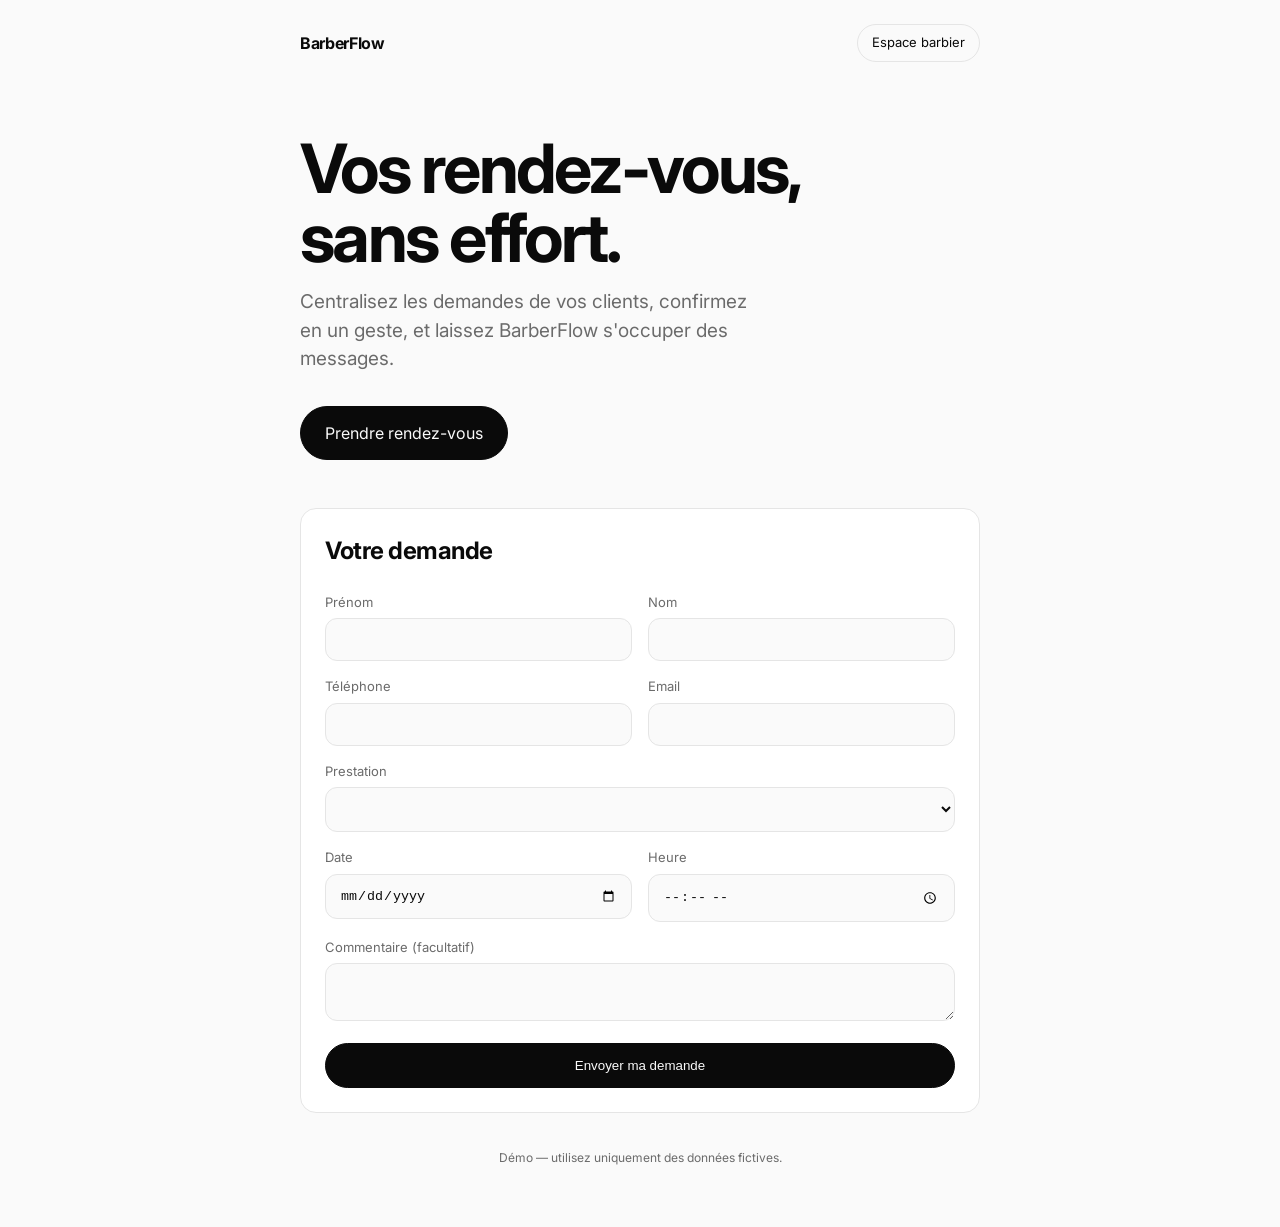
==== static/index.html @ 35054986 "BarberFlow MVP" ====
<!doctype html><html lang="fr"><head><meta charset="utf-8"><meta name="viewport" content="width=device-width,initial-scale=1">
<title>BarberFlow — Vos rendez-vous, sans effort</title><link rel="preconnect" href="https://fonts.googleapis.com">
<link href="https://fonts.googleapis.com/css2?family=Inter:wght@400;600;700&display=swap" rel="stylesheet"><link rel="stylesheet" href="/static/style.css"></head><body>
<div class="wrap"><div class="row"><span class="logo">BarberFlow</span><a class="btn ghost" href="/dashboard">Espace barbier</a></div>
<section class="hero"><h1>Vos rendez-vous,<br>sans effort.</h1><p class="sub">Centralisez les demandes de vos clients, confirmez en un geste, et laissez BarberFlow s'occuper des messages.</p><a class="btn" href="#rdv">Prendre rendez-vous</a></section>
<section id="rdv" class="card"><div id="box"><h2 style="margin:0 0 4px;letter-spacing:-.02em">Votre demande</h2><p id="who" style="color:var(--mut);margin:0 0 24px"></p>
<form id="f" class="grid" novalidate><div><label>Prénom</label><input name="prenom" autocomplete="given-name"></div><div><label>Nom</label><input name="nom" autocomplete="family-name"></div>
<div><label>Téléphone</label><input name="telephone" type="tel" autocomplete="tel"></div><div><label>Email</label><input name="email" type="email" autocomplete="email"></div>
<div class="full"><label>Prestation</label><select name="prestation"></select></div><div><label>Date</label><input name="date" type="date"></div><div><label>Heure</label><input name="heure" type="time" step="900"></div>
<div class="full"><label>Commentaire (facultatif)</label><textarea name="commentaire" rows="2"></textarea></div><div class="full"><button class="btn" style="width:100%">Envoyer ma demande</button></div></form></div></section>
<p style="color:var(--mut);font-size:12px;text-align:center;padding:24px 0">Démo — utilisez uniquement des données fictives.</p></div>
<script>
const b=new URLSearchParams(location.search).get("b")||"atelier-nord",f=document.getElementById("f");
fetch("/api/barbers/"+b).then(r=>r.json()).then(d=>{who.textContent="Chez "+d.name;f.prestation.innerHTML=d.services.map(s=>`<option>${s}</option>`).join("")});
f.date.min=new Date().toISOString().slice(0,10);
f.onsubmit=async e=>{e.preventDefault();const body=Object.fromEntries(new FormData(f));
 const r=await fetch(`/api/barbers/${b}/requests`,{method:"POST",headers:{"Content-Type":"application/json"},body:JSON.stringify(body)});
 f.querySelectorAll(".bad").forEach(x=>x.classList.remove("bad"));
 if(r.ok){box.innerHTML=`<h2 style="margin:0 0 8px">Demande envoyée ✓</h2><p style="color:var(--mut)">Une confirmation a été envoyée à ${body.email.replace(/</g,"&lt;")}. Le barbier reviendra vers vous rapidement.</p>`}
 else{(await r.json()).fields.forEach(n=>f[n]?.classList.add("bad"))}};
</script></body></html>
---- static/style.css ----
:root{--bg:#fafafa;--fg:#0a0a0a;--mut:#6b6b6b;--line:#e5e5e5;--card:#fff;--r:16px}
@media(prefers-color-scheme:dark){:root{--bg:#0a0a0a;--fg:#fafafa;--mut:#9a9a9a;--line:#262626;--card:#131313}}
*{box-sizing:border-box}body{margin:0;background:var(--bg);color:var(--fg);font:16px/1.5 Inter,system-ui,-apple-system,sans-serif;-webkit-font-smoothing:antialiased}
.wrap{max-width:720px;margin:0 auto;padding:24px 20px}.logo{font-weight:700;letter-spacing:-.02em}
.hero{padding:72px 0 48px}h1{font-size:clamp(40px,9vw,68px);line-height:1.02;letter-spacing:-.04em;margin:0 0 16px}
.sub{color:var(--mut);font-size:19px;max-width:460px;margin:0 0 32px}
.btn{display:inline-block;background:var(--fg);color:var(--bg);border:1px solid var(--fg);padding:14px 24px;border-radius:999px;font:600 15px inherit;cursor:pointer;text-decoration:none;transition:transform .15s,opacity .15s}
.btn:hover{opacity:.85}.btn:active{transform:scale(.97)}.btn.ghost{background:transparent;color:var(--fg);border-color:var(--line);padding:8px 14px;font-size:13px}
.card{background:var(--card);border:1px solid var(--line);border-radius:var(--r);padding:24px;animation:in .35s ease both}
@keyframes in{from{opacity:0;transform:translateY(8px)}}
label{display:block;font-size:13px;color:var(--mut);margin:0 0 6px}
input,select,textarea{width:100%;padding:13px 14px;border:1px solid var(--line);border-radius:12px;background:var(--bg);color:var(--fg);font:16px inherit;outline:none;transition:border .15s}
input:focus,select:focus,textarea:focus{border-color:var(--fg)}.bad{border-color:#c0392b!important}
.grid{display:grid;gap:16px;grid-template-columns:1fr 1fr}.grid .full{grid-column:1/-1}@media(max-width:520px){.grid{grid-template-columns:1fr}}
.tag{font-size:12px;font-weight:600;padding:4px 10px;border-radius:999px;border:1px solid var(--line)}
.Nouveau{background:var(--fg);color:var(--bg)}.Confirmé{border-color:var(--fg)}.Terminé,.Annulé{color:var(--mut)}
.row{display:flex;justify-content:space-between;align-items:center;gap:12px;flex-wrap:wrap}
.toast{position:fixed;left:50%;bottom:24px;transform:translateX(-50%);background:var(--fg);color:var(--bg);padding:12px 20px;border-radius:999px;font-size:14px;animation:in .3s}
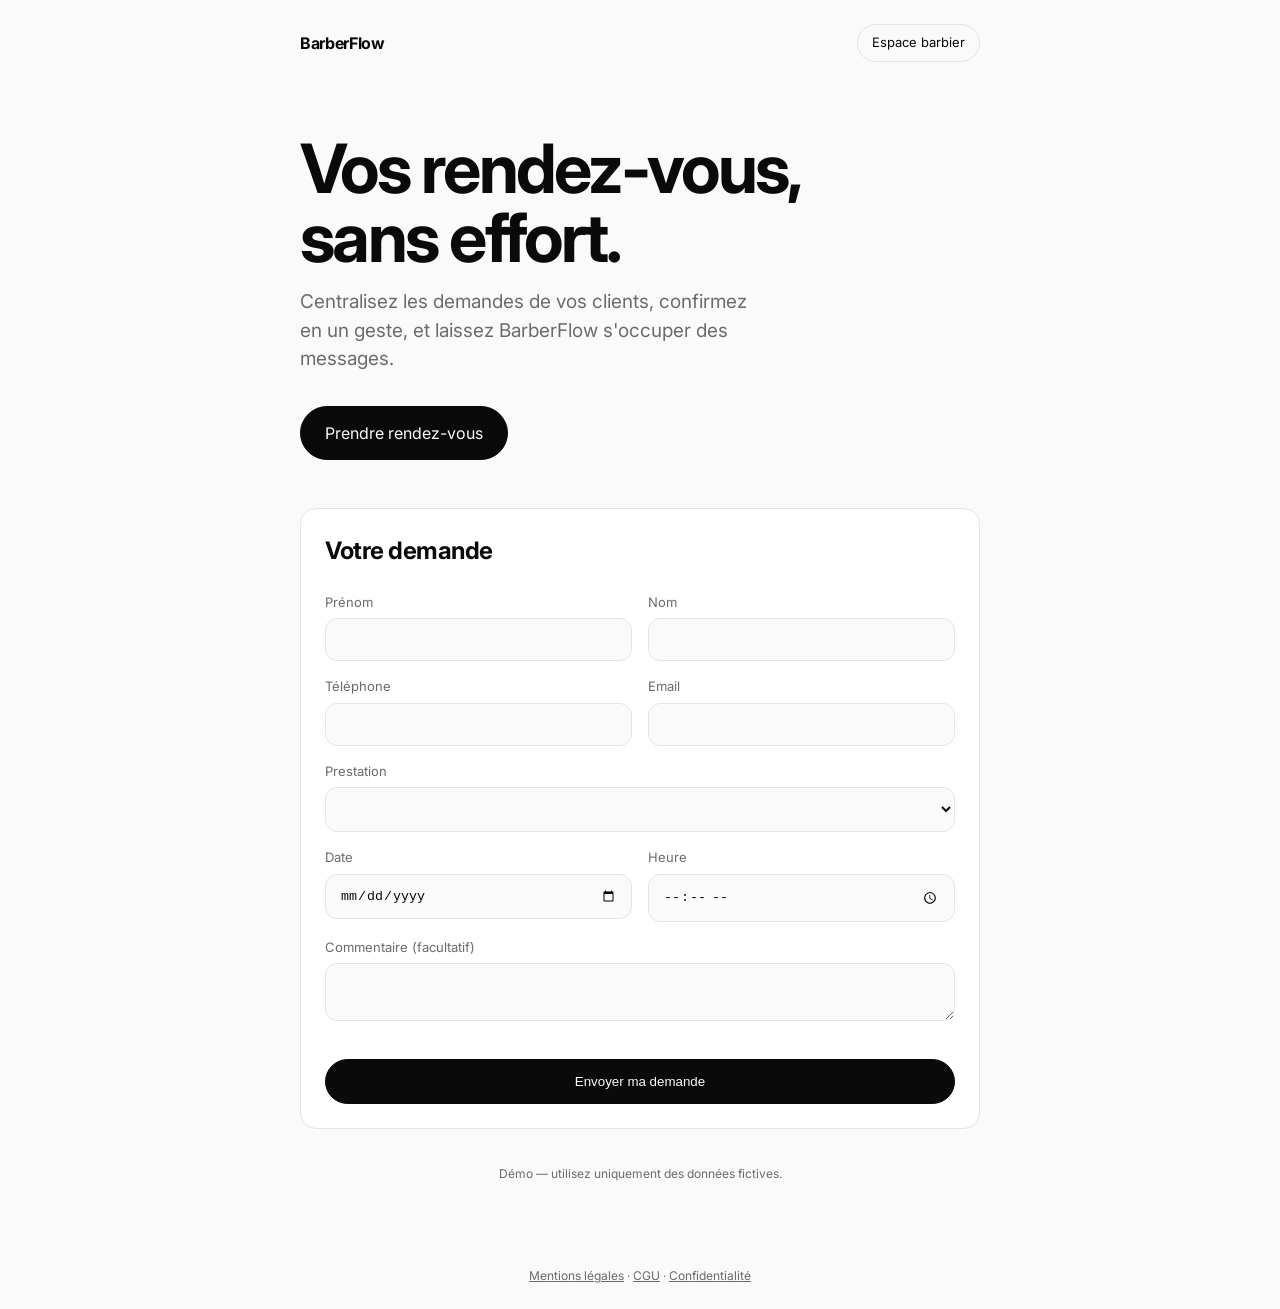
==== commit a3c3255c: "v2 : login par barbier, anti-spam, créneaux, pages légales" ====
--- a/static/index.html
+++ b/static/index.html
@@ -4,18 +4,26 @@
 <div class="wrap"><div class="row"><span class="logo">BarberFlow</span><a class="btn ghost" href="/dashboard">Espace barbier</a></div>
 <section class="hero"><h1>Vos rendez-vous,<br>sans effort.</h1><p class="sub">Centralisez les demandes de vos clients, confirmez en un geste, et laissez BarberFlow s'occuper des messages.</p><a class="btn" href="#rdv">Prendre rendez-vous</a></section>
 <section id="rdv" class="card"><div id="box"><h2 style="margin:0 0 4px;letter-spacing:-.02em">Votre demande</h2><p id="who" style="color:var(--mut);margin:0 0 24px"></p>
-<form id="f" class="grid" novalidate><div><label>Prénom</label><input name="prenom" autocomplete="given-name"></div><div><label>Nom</label><input name="nom" autocomplete="family-name"></div>
+<form id="f" class="grid" novalidate>
+<div style="position:absolute;left:-9999px" aria-hidden="true"><label>Ne pas remplir</label><input name="site_web" tabindex="-1" autocomplete="off"></div>
+<div><label>Prénom</label><input name="prenom" autocomplete="given-name"></div><div><label>Nom</label><input name="nom" autocomplete="family-name"></div>
 <div><label>Téléphone</label><input name="telephone" type="tel" autocomplete="tel"></div><div><label>Email</label><input name="email" type="email" autocomplete="email"></div>
 <div class="full"><label>Prestation</label><select name="prestation"></select></div><div><label>Date</label><input name="date" type="date"></div><div><label>Heure</label><input name="heure" type="time" step="900"></div>
-<div class="full"><label>Commentaire (facultatif)</label><textarea name="commentaire" rows="2"></textarea></div><div class="full"><button class="btn" style="width:100%">Envoyer ma demande</button></div></form></div></section>
+<div class="full"><label>Commentaire (facultatif)</label><textarea name="commentaire" rows="2"></textarea></div>
+<div class="full" id="errbox"></div>
+<div class="full"><button class="btn" style="width:100%">Envoyer ma demande</button></div></form></div></section>
 <p style="color:var(--mut);font-size:12px;text-align:center;padding:24px 0">Démo — utilisez uniquement des données fictives.</p></div>
+<footer><a href="/mentions-legales">Mentions légales</a> · <a href="/cgu">CGU</a> · <a href="/confidentialite">Confidentialité</a></footer>
 <script>
-const b=new URLSearchParams(location.search).get("b")||"atelier-nord",f=document.getElementById("f");
+const b=new URLSearchParams(location.search).get("b")||"atelier-nord",f=document.getElementById("f"),errbox=document.getElementById("errbox");
 fetch("/api/barbers/"+b).then(r=>r.json()).then(d=>{who.textContent="Chez "+d.name;f.prestation.innerHTML=d.services.map(s=>`<option>${s}</option>`).join("")});
 f.date.min=new Date().toISOString().slice(0,10);
-f.onsubmit=async e=>{e.preventDefault();const body=Object.fromEntries(new FormData(f));
+f.onsubmit=async e=>{e.preventDefault();errbox.innerHTML="";const body=Object.fromEntries(new FormData(f));
  const r=await fetch(`/api/barbers/${b}/requests`,{method:"POST",headers:{"Content-Type":"application/json"},body:JSON.stringify(body)});
  f.querySelectorAll(".bad").forEach(x=>x.classList.remove("bad"));
  if(r.ok){box.innerHTML=`<h2 style="margin:0 0 8px">Demande envoyée ✓</h2><p style="color:var(--mut)">Une confirmation a été envoyée à ${body.email.replace(/</g,"&lt;")}. Le barbier reviendra vers vous rapidement.</p>`}
- else{(await r.json()).fields.forEach(n=>f[n]?.classList.add("bad"))}};
+ else{const d=await r.json();
+   if(d.error==="slot_taken"){errbox.innerHTML='<p class="err">Ce créneau vient d\'être pris. Choisissez une autre heure.</p>'}
+   else{(d.fields||[]).forEach(n=>f[n]?.classList.add("bad"));errbox.innerHTML='<p class="err">Merci de vérifier les champs en rouge.</p>'}
+ }};
 </script></body></html>
--- a/static/style.css
+++ b/static/style.css
@@ -16,3 +16,7 @@
 .Nouveau{background:var(--fg);color:var(--bg)}.Confirmé{border-color:var(--fg)}.Terminé,.Annulé{color:var(--mut)}
 .row{display:flex;justify-content:space-between;align-items:center;gap:12px;flex-wrap:wrap}
 .toast{position:fixed;left:50%;bottom:24px;transform:translateX(-50%);background:var(--fg);color:var(--bg);padding:12px 20px;border-radius:999px;font-size:14px;animation:in .3s}
+.link{color:var(--fg);text-decoration:underline;font-size:14px}
+footer{color:var(--mut);font-size:12px;text-align:center;padding:24px 0}
+footer a{color:var(--mut)}
+.err{color:#c0392b;font-size:14px;margin-top:8px}
